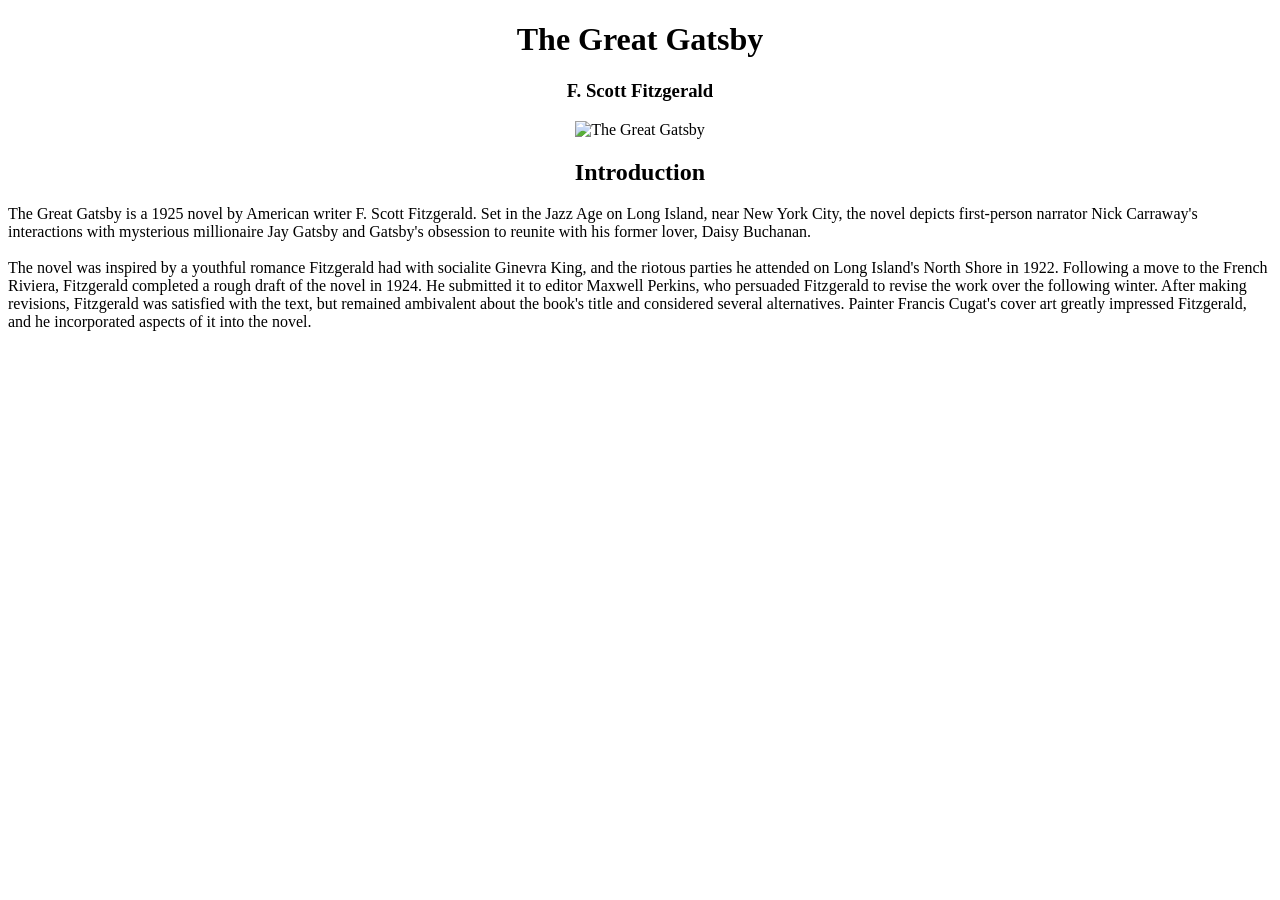
==== index.html @ 813e6887 "Create index.html" ====
<!DOCTYPE html>
<html>
<head>
	<meta charset="utf-8">
	<meta name="viewport" content="width=device-width, initial-scale=1">
	<title>The Great Gatsby</title>
</head>
<body>
<h1 align="center">The Great Gatsby</h1>
<h3 align="center">F. Scott Fitzgerald</h3>
<p style="text-align: center;">
	<img src="The Great Gatsby.jpeg" alt="The Great Gatsby" width="128">
</p>
<h2 align="center">Introduction</h2>
<p>The Great Gatsby is a 1925 novel by American writer F. Scott Fitzgerald. Set in the Jazz Age on Long Island, near New York City, the novel depicts first-person narrator Nick Carraway's interactions with mysterious millionaire Jay Gatsby and Gatsby's obsession to reunite with his former lover, Daisy Buchanan.
<br><br>
The novel was inspired by a youthful romance Fitzgerald had with socialite Ginevra King, and the riotous parties he attended on Long Island's North Shore in 1922. Following a move to the French Riviera, Fitzgerald completed a rough draft of the novel in 1924. He submitted it to editor Maxwell Perkins, who persuaded Fitzgerald to revise the work over the following winter. After making revisions, Fitzgerald was satisfied with the text, but remained ambivalent about the book's title and considered several alternatives. Painter Francis Cugat's cover art greatly impressed Fitzgerald, and he incorporated aspects of it into the novel.</p>
</body>
</html>
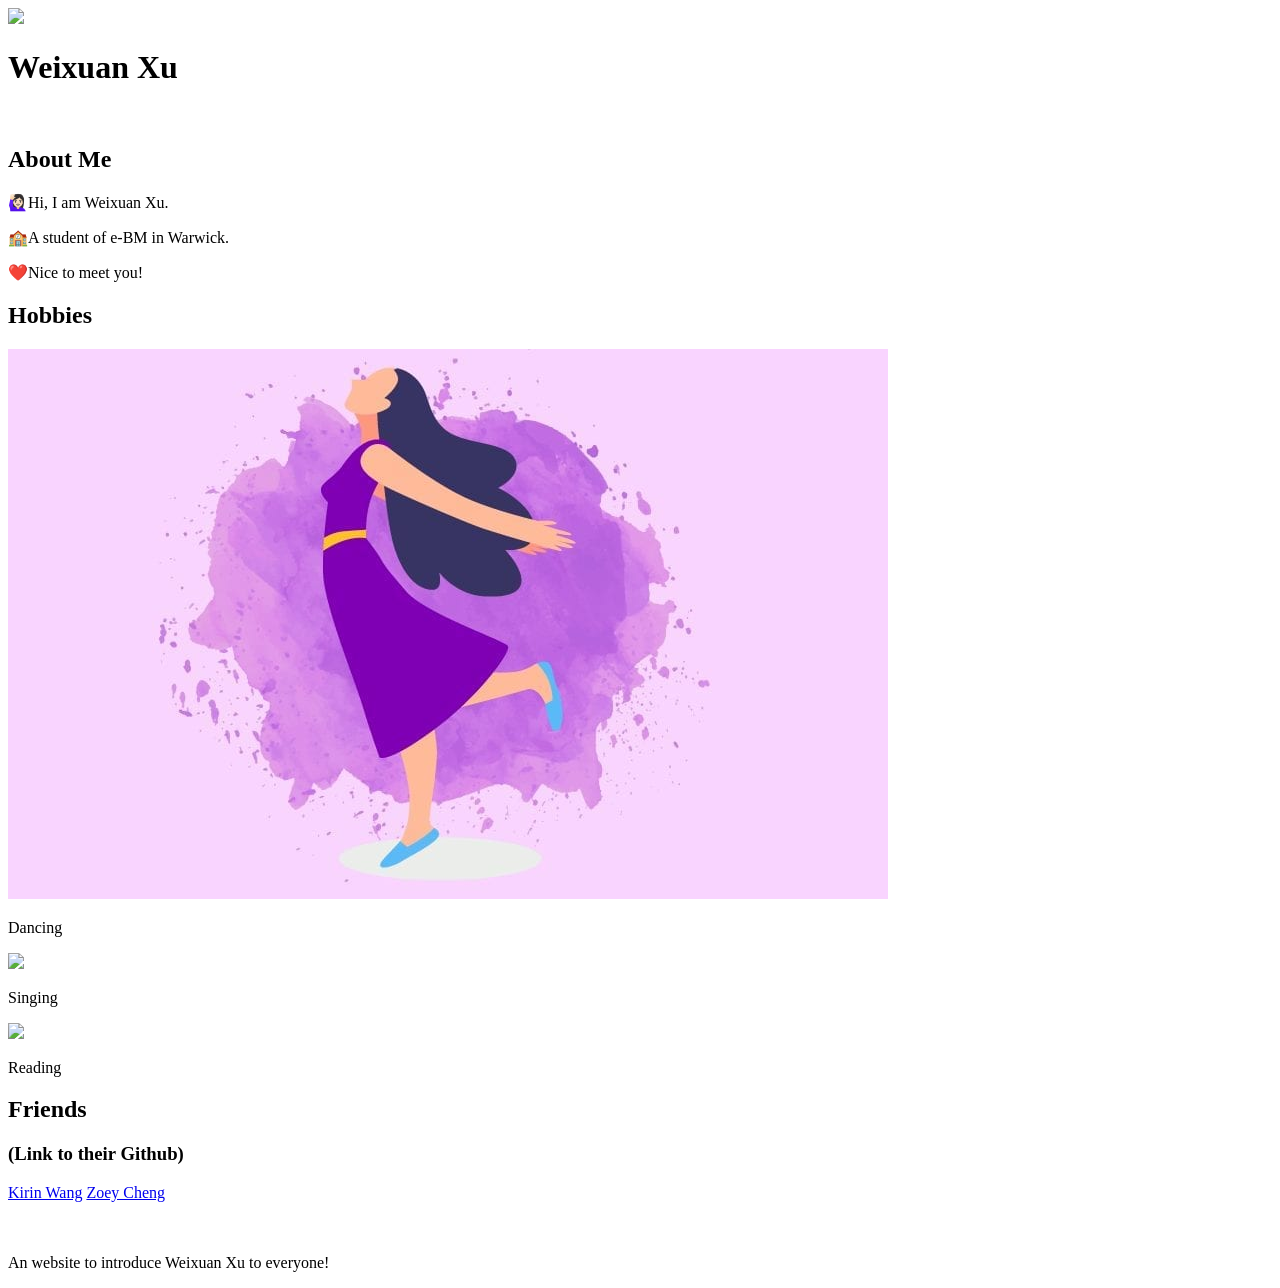
==== commit 71902e6a: "Create index.html" ====
--- a/index.html
+++ b/index.html
@@ -3,17 +3,56 @@
 <head>
 	<meta charset="utf-8">
 	<meta name="viewport" content="width=device-width, initial-scale=1">
-	<title>The Great Gatsby</title>
+	<title>Weixuan</title>
+	<link rel="icon" href="Images/icon.ico">
+	<link rel="preconnect" href="https://fonts.googleapis.com">
+	<link rel="preconnect" href="https://fonts.gstatic.com" crossorigin>
+	<link href="https://fonts.googleapis.com/css2?family=League+Spartan&display=swap" rel="stylesheet">
+	<link rel="stylesheet" type="text/css" href="css/style.css">
 </head>
 <body>
-<h1 align="center">The Great Gatsby</h1>
-<h3 align="center">F. Scott Fitzgerald</h3>
-<p style="text-align: center;">
-	<img src="The Great Gatsby.jpeg" alt="The Great Gatsby" width="128">
-</p>
-<h2 align="center">Introduction</h2>
-<p>The Great Gatsby is a 1925 novel by American writer F. Scott Fitzgerald. Set in the Jazz Age on Long Island, near New York City, the novel depicts first-person narrator Nick Carraway's interactions with mysterious millionaire Jay Gatsby and Gatsby's obsession to reunite with his former lover, Daisy Buchanan.
-<br><br>
-The novel was inspired by a youthful romance Fitzgerald had with socialite Ginevra King, and the riotous parties he attended on Long Island's North Shore in 1922. Following a move to the French Riviera, Fitzgerald completed a rough draft of the novel in 1924. He submitted it to editor Maxwell Perkins, who persuaded Fitzgerald to revise the work over the following winter. After making revisions, Fitzgerald was satisfied with the text, but remained ambivalent about the book's title and considered several alternatives. Painter Francis Cugat's cover art greatly impressed Fitzgerald, and he incorporated aspects of it into the novel.</p>
+
+	<!-- Header Section -->
+	<header>
+		<img src="Images/Weixuan_Xu.JPG">
+		<h1>Weixuan Xu</h1>
+	</header>
+
+	<!-- Main Section -->
+	<main>
+
+		<!-- AboutMe Section -->
+		<br>
+		<h2>About Me</h2>
+		<p>🙋🏻‍♀️Hi, I am Weixuan Xu.</p>
+		<p>🏫A student of e-BM in Warwick. </p>
+		<p>❤️Nice to meet you!</p>
+
+		<!-- Hobbies Section -->
+		<h2>Hobbies</h2>
+		<p><img src="Images/dancing.jpeg"></p>
+		<p>Dancing</p>
+		<p><img src="Images/singing.png"></p>
+		<p>Singing</p>
+		<p><img src="Images/reading.jpeg"></p>
+		<p>Reading</p>
+		
+		<!-- Friends Section -->
+		<h2>Friends</h2>
+		<h3>(Link to their Github)</h3>
+		<a href="https://www.baidu.com" target="_blank">Kirin Wang</a>
+		<a href="https://www.google.com" target="_blank">Zoey Cheng</a>
+		<a href="https://www.qq.com" target="_blank"></a>
+		<br>
+		<br>
+		<br>
+
+
+	</main>
+
+<!-- Footer section -->
+<footer>
+	<p>An website to introduce Weixuan Xu to everyone!</p>
+</footer>
 </body>
 </html>
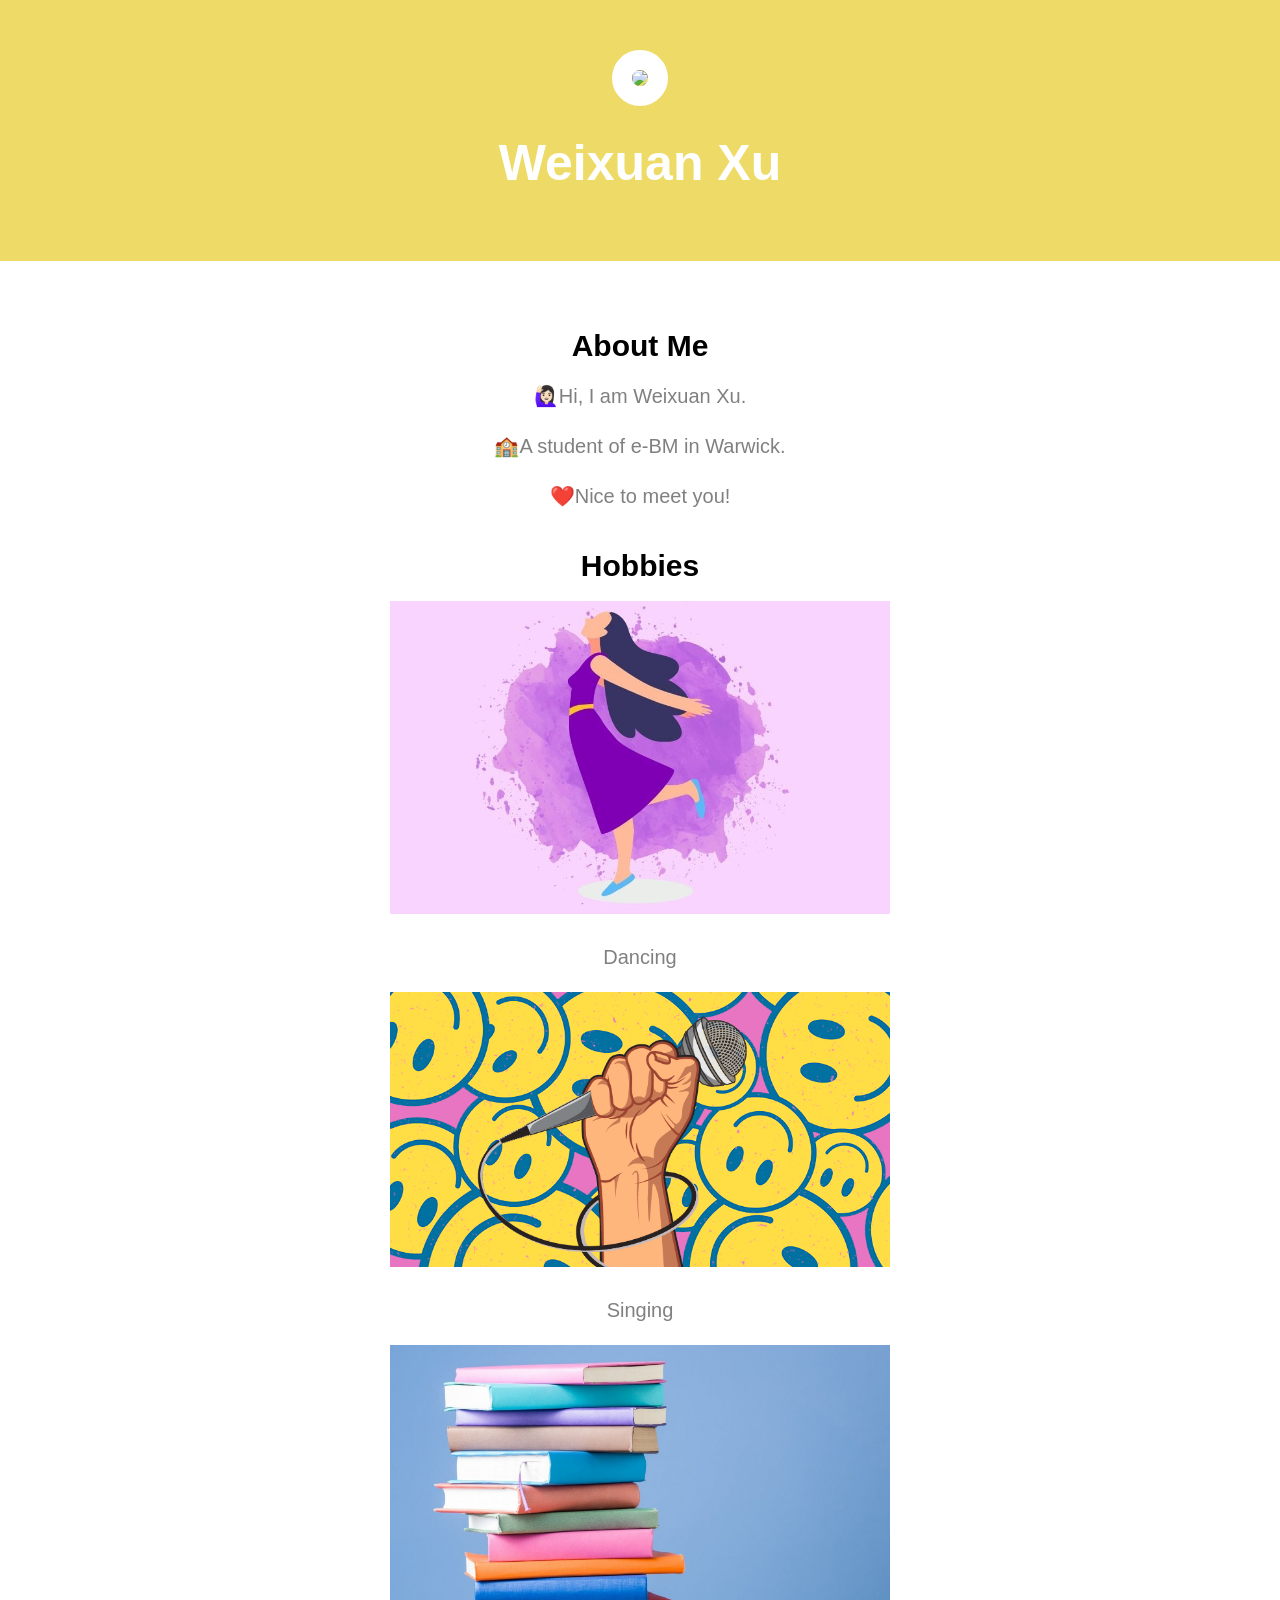
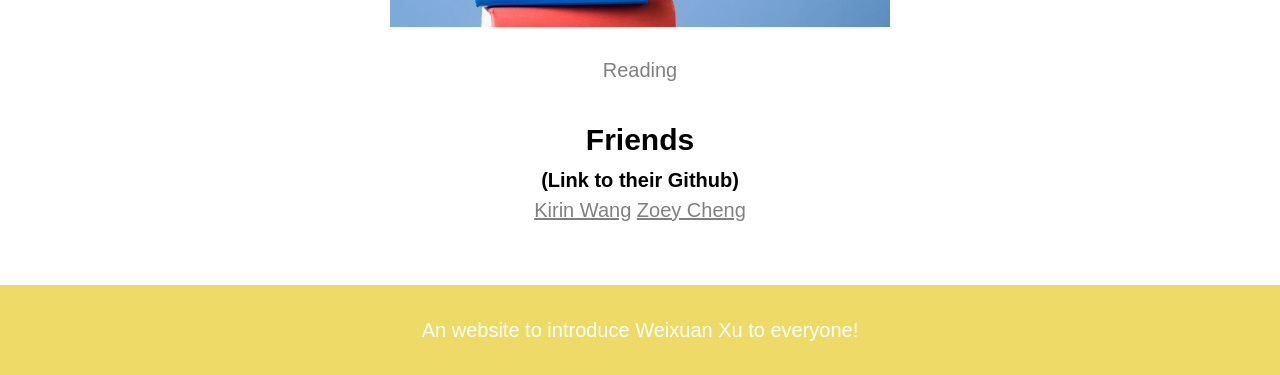
==== commit 84a957ce: "Update index.html" ====
--- a/index.html
+++ b/index.html
@@ -8,7 +8,7 @@
 	<link rel="preconnect" href="https://fonts.googleapis.com">
 	<link rel="preconnect" href="https://fonts.gstatic.com" crossorigin>
 	<link href="https://fonts.googleapis.com/css2?family=League+Spartan&display=swap" rel="stylesheet">
-	<link rel="stylesheet" type="text/css" href="css/style.css">
+	<link rel="stylesheet" type="text/css" href="CSS/style.css">
 </head>
 <body>
 
--- a/CSS/style.css
+++ b/CSS/style.css
@@ -0,0 +1,76 @@
+body {
+	margin: 0;
+	font-family: 'League Spartan', sans-serif;
+	font-size: 20px;
+	text-align: center;
+	line-height: 30px;
+}
+
+/*Header section*/
+
+header{
+	background-color: #EEDB67;
+	text-align: center;
+	padding-top: 50px;
+	padding-bottom: 50px;
+}
+
+header h1{
+	color:  white;
+	font-size: 50px;
+}
+
+header img{
+	border-radius: 170px;
+	width: 300px;
+	border: 20px solid white;
+}
+
+/*Main section*/
+main{
+	max-width: 800px;
+	margin: 0 auto;
+	padding: 0 20px;
+}
+
+main img{
+	max-width: 500px;
+}
+
+main h2{
+	font-size: 30px;
+	text-align: center;
+	margin: 40px 0 10px;
+}
+
+main h3{
+	font-size: 20px;
+	text-align: center;
+	margin: 0 10px;
+}
+
+main a{
+	margin: 0;
+	color: grey;
+	text-align: center;
+}
+
+main p{
+	text-align: center;
+	color:  grey;
+	font-size: 20px;
+}
+
+/*Footer section*/
+
+footer{
+	background-color: #EEDB67;
+	padding: 30px;
+}
+
+footer p{
+	margin: 0;
+	text-align: center;
+	color:  white;
+	font-size: 20px;
+}
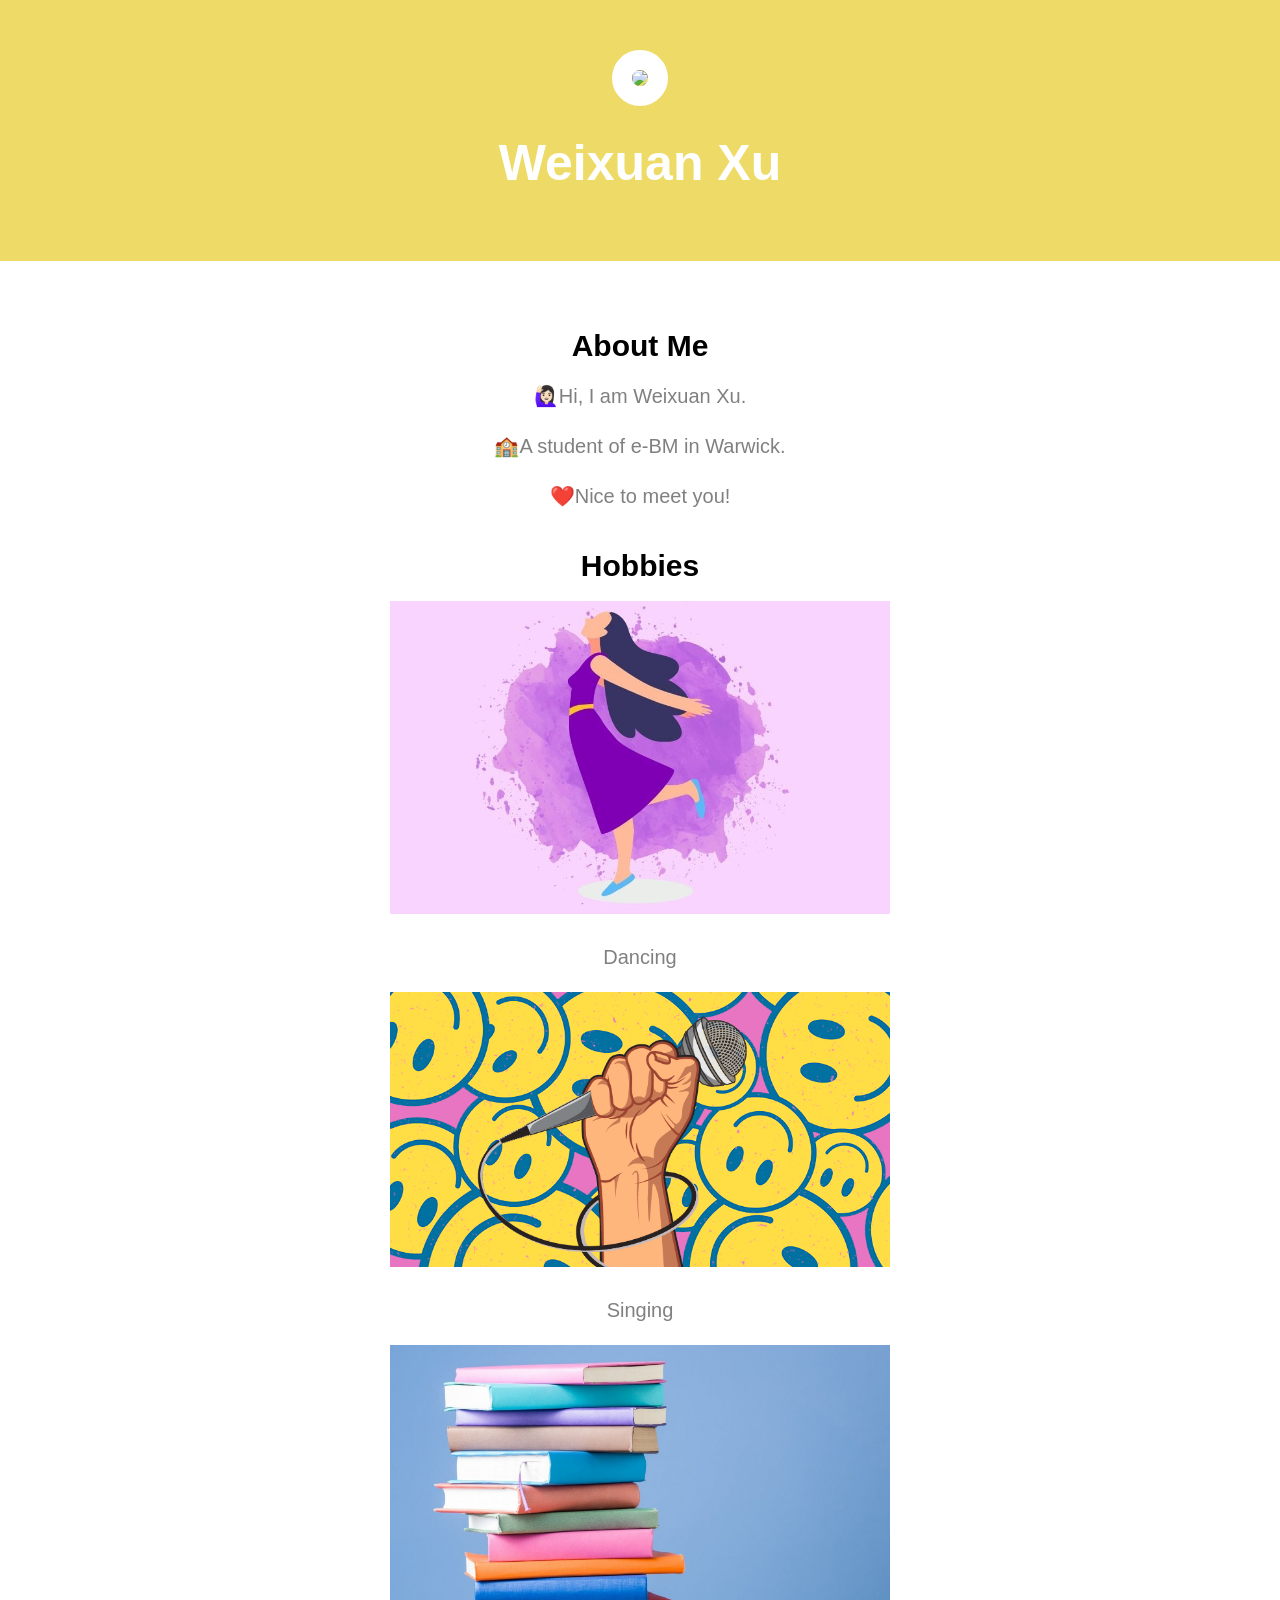
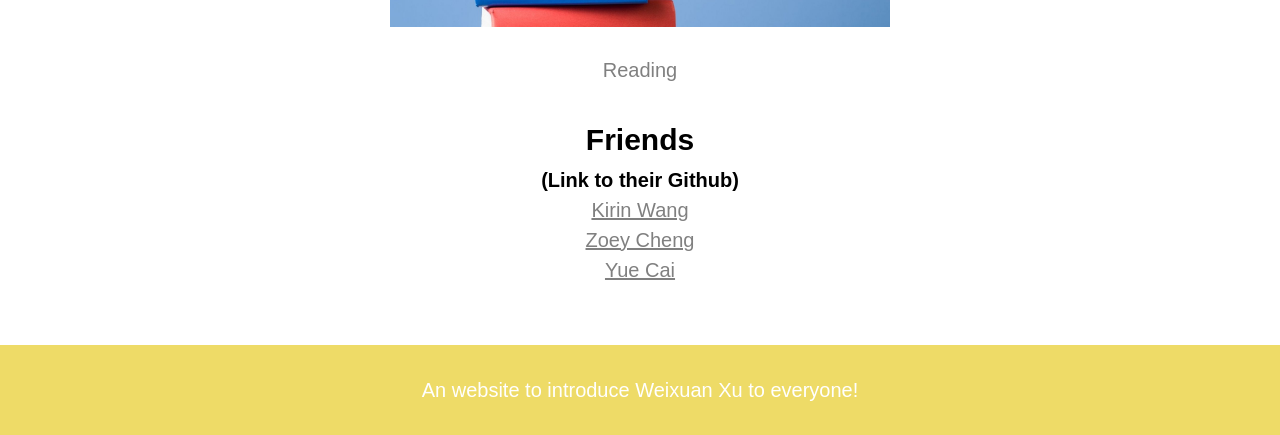
==== commit 5adcec58: "Update index.html" ====
--- a/index.html
+++ b/index.html
@@ -40,12 +40,9 @@
 		<!-- Friends Section -->
 		<h2>Friends</h2>
 		<h3>(Link to their Github)</h3>
-		<a href="https://www.baidu.com" target="_blank">Kirin Wang</a>
-		<a href="https://www.google.com" target="_blank">Zoey Cheng</a>
-		<a href="https://www.qq.com" target="_blank"></a>
-		<br>
-		<br>
-		<br>
+		<a href="https://www.baidu.com" target="_blank">Kirin Wang</a><br>
+		<a href="https://www.google.com" target="_blank">Zoey Cheng</a><br>
+		<a href="https://www.qq.com" target="_blank">Yue Cai</a><br><br><br>
 
 
 	</main>
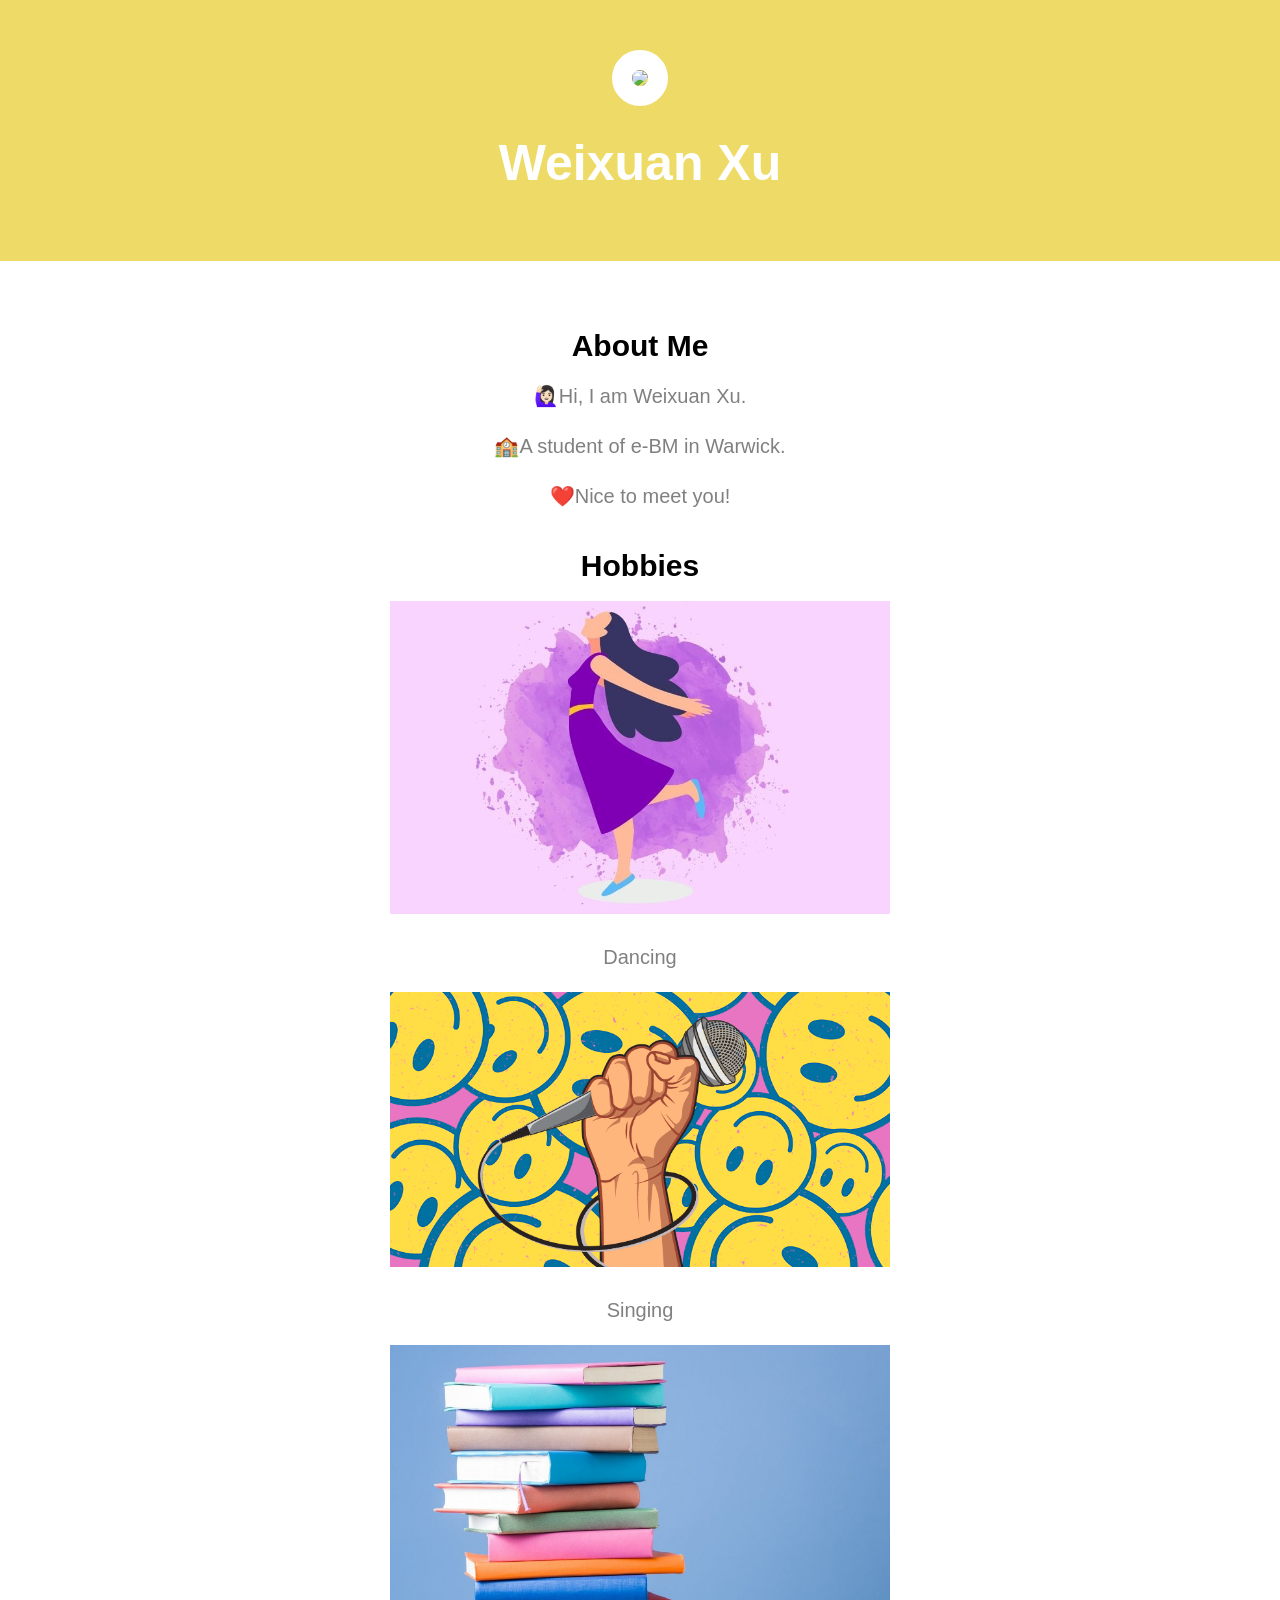
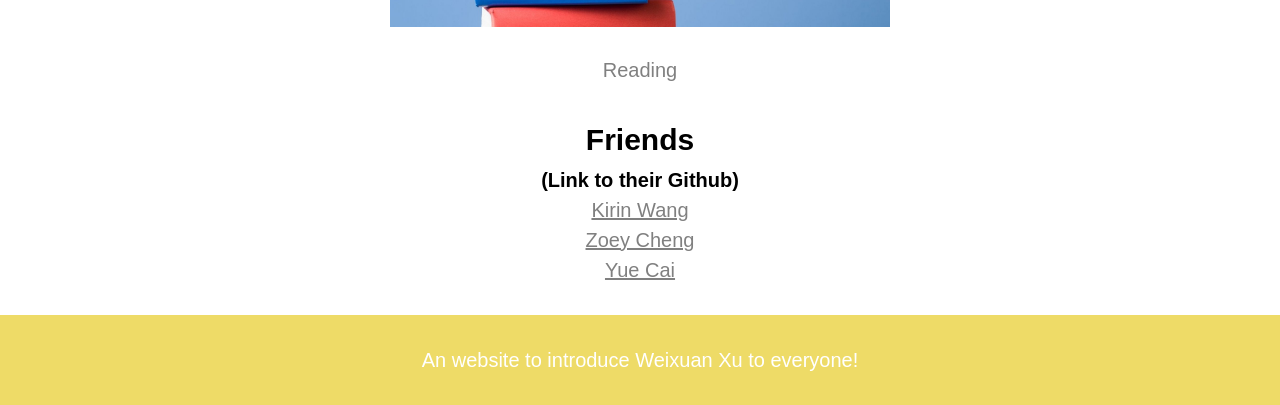
==== commit 1bcc1c4b: "Update index.html" ====
--- a/index.html
+++ b/index.html
@@ -42,9 +42,7 @@
 		<h3>(Link to their Github)</h3>
 		<a href="https://www.baidu.com" target="_blank">Kirin Wang</a><br>
 		<a href="https://www.google.com" target="_blank">Zoey Cheng</a><br>
-		<a href="https://www.qq.com" target="_blank">Yue Cai</a><br><br><br>
-
-
+		<a href="https://www.qq.com" target="_blank">Yue Cai</a><br><br>
 	</main>
 
 <!-- Footer section -->
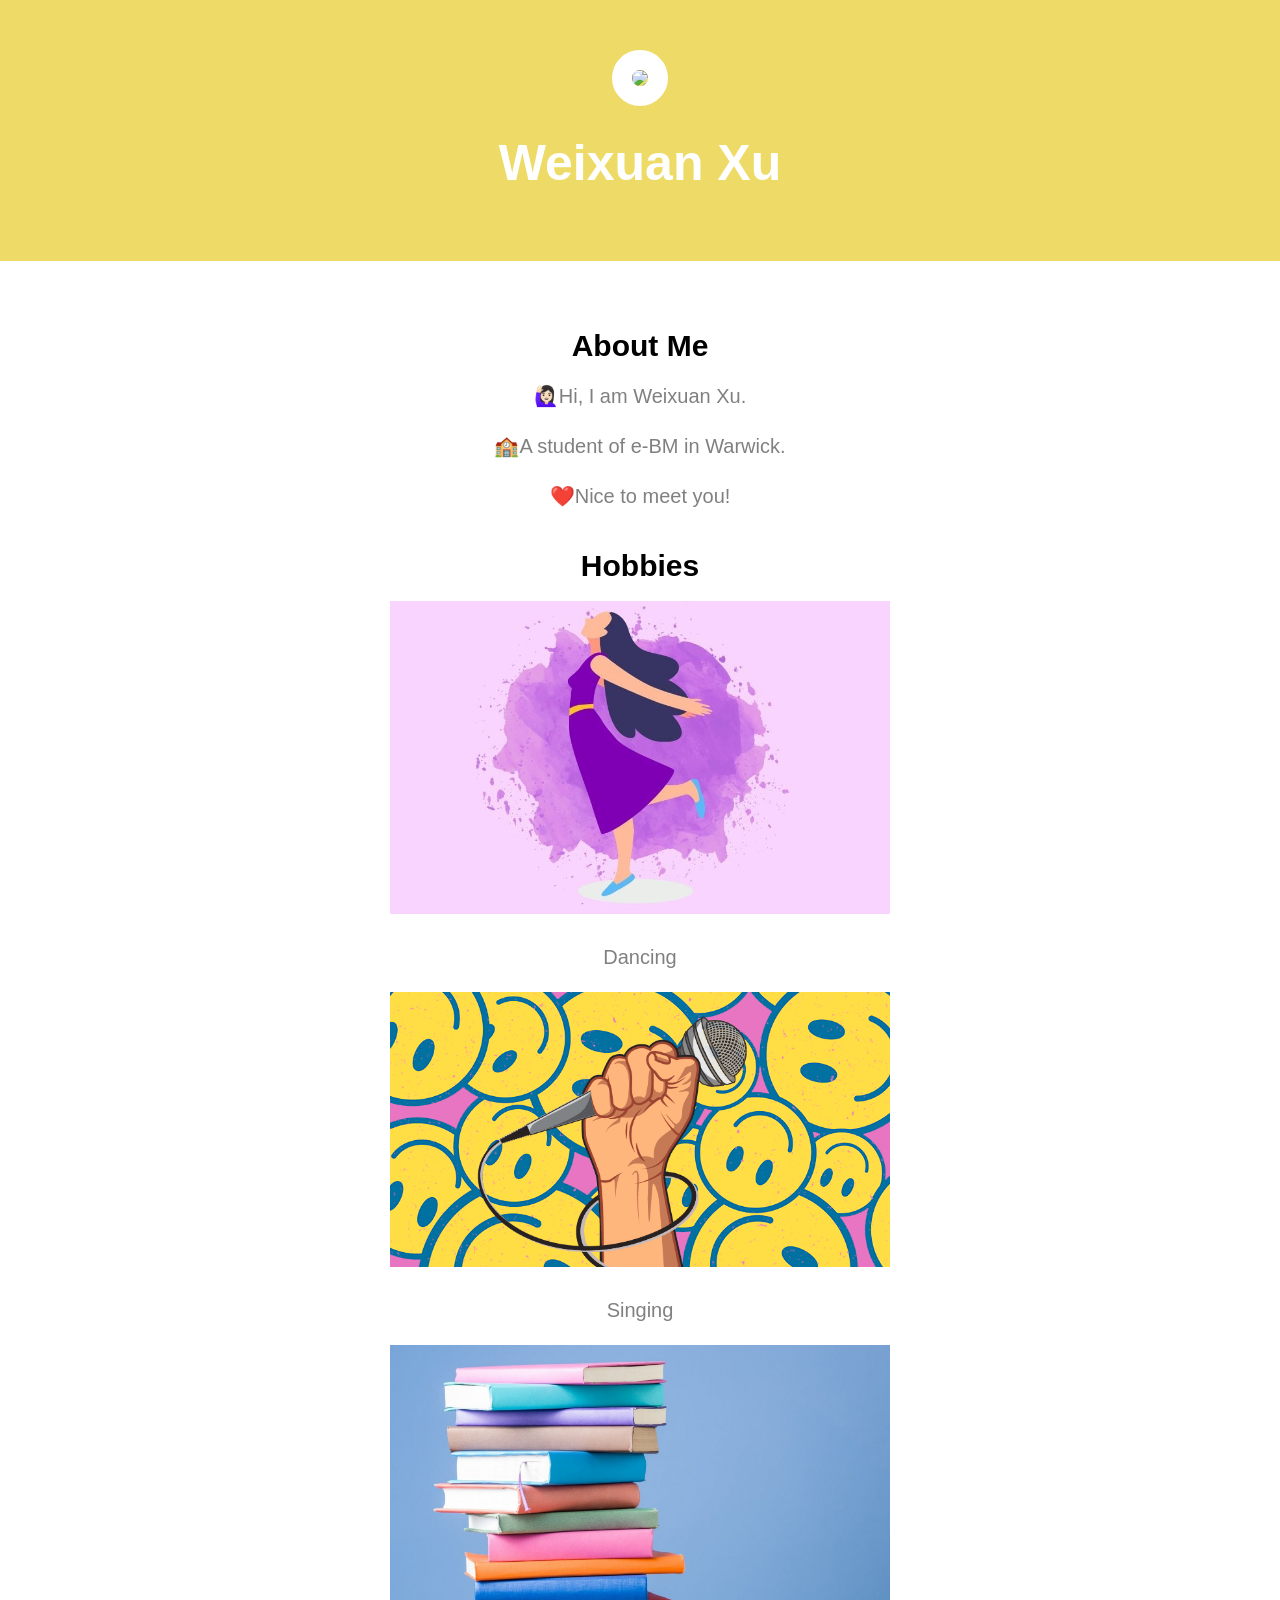
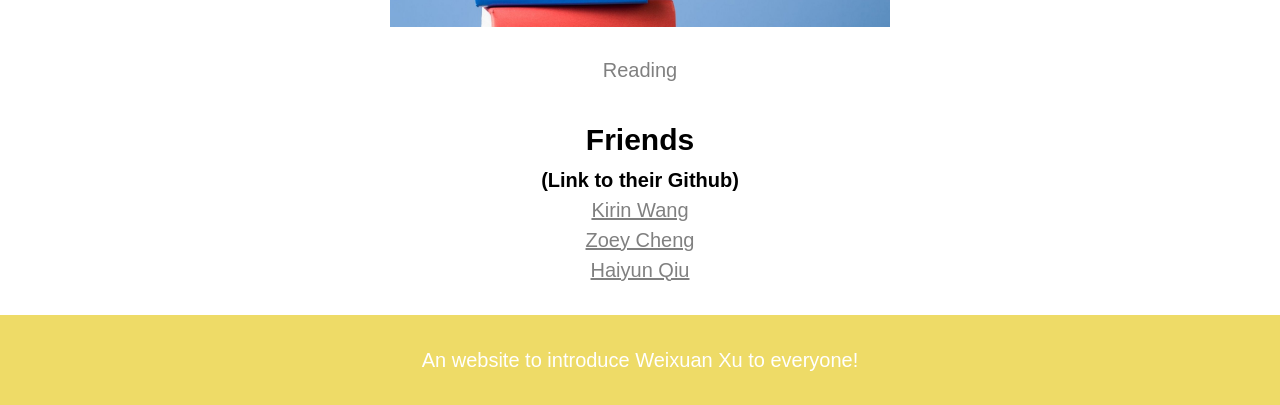
==== commit 8055ad9e: "Update index.html" ====
--- a/index.html
+++ b/index.html
@@ -40,9 +40,10 @@
 		<!-- Friends Section -->
 		<h2>Friends</h2>
 		<h3>(Link to their Github)</h3>
-		<a href="https://www.baidu.com" target="_blank">Kirin Wang</a><br>
-		<a href="https://www.google.com" target="_blank">Zoey Cheng</a><br>
-		<a href="https://www.qq.com" target="_blank">Yue Cai</a><br><br>
+		<a href="https://kirinwang1125.github.io/Kirinspace/" target="_blank">Kirin Wang</a>
+		<br>
+		<a href="https://zeyicheng04.github.io/DDP_IMA/" target="_blank">Zoey Cheng</a><br>
+		<a href="https://www.qq.com" target="_blank">Haiyun Qiu</a><br><br>
 	</main>
 
 <!-- Footer section -->
